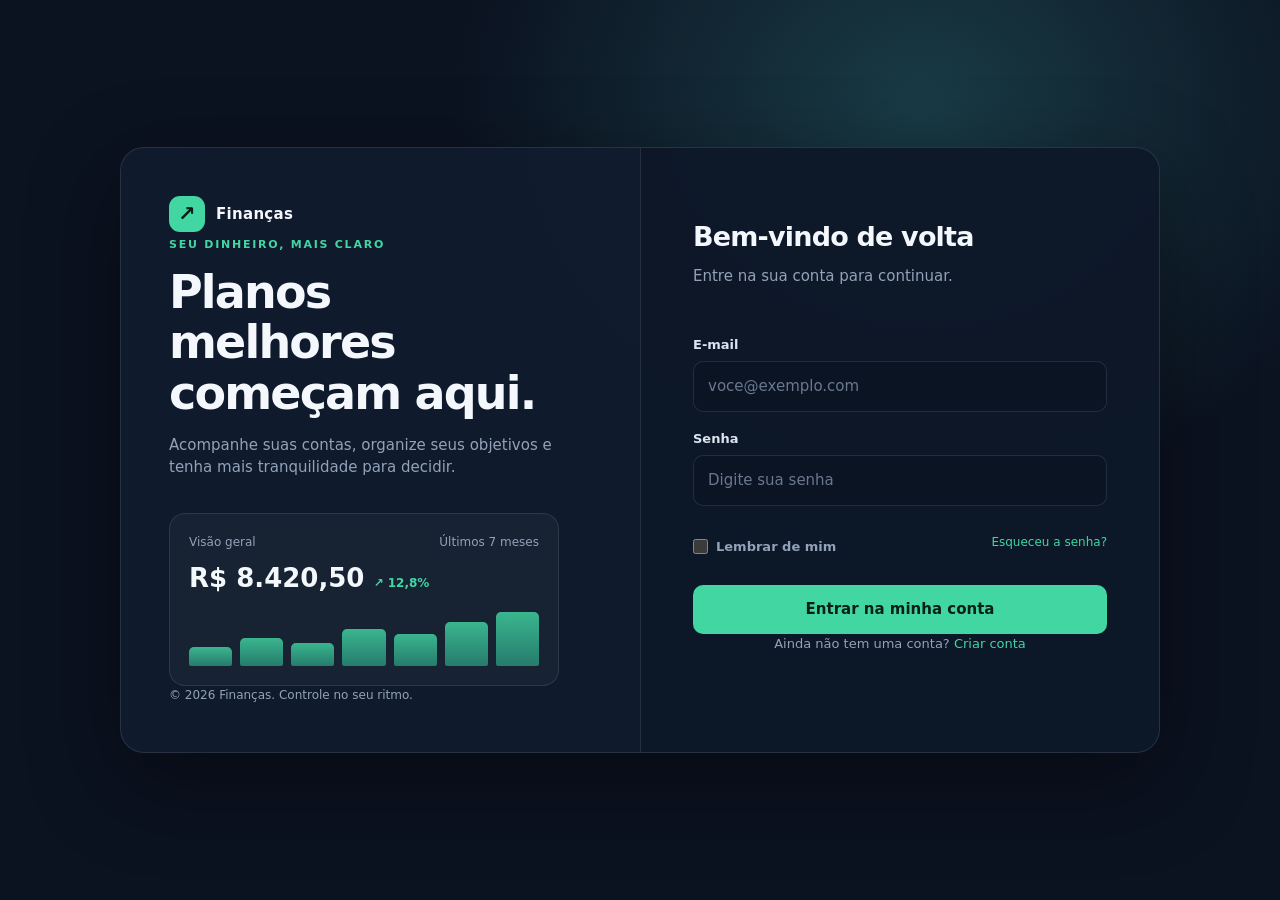
==== src/main/resources/static/html/login.html @ 91948ca8 "Projeto Spring Boot: API de ganhos e tela ligada ao banco" ====
<!DOCTYPE html>
<html lang="pt-BR">
<head>
	<meta charset="UTF-8">
	<meta name="viewport" content="width=device-width, initial-scale=1.0">
	<meta name="theme-color" content="#101b2d">
	<title>Entrar | Finanças</title>
	<link rel="stylesheet" href="../css/login.css">
</head>
<body>
	<main class="layout">
		<section class="welcome" aria-label="Apresentação">
			<div class="brand"><span class="brand-mark" aria-hidden="true">↗</span> Finanças</div>
			<div class="intro">
				<span class="eyebrow">Seu dinheiro, mais claro</span>
				<h1>Planos melhores começam aqui.</h1>
				<p>Acompanhe suas contas, organize seus objetivos e tenha mais tranquilidade para decidir.</p>
				<div class="preview" aria-label="Prévia do resumo financeiro">
					<div class="preview-top"><span>Visão geral</span><span>Últimos 7 meses</span></div>
					<div class="amount">R$ 8.420,50 <span>↗ 12,8%</span></div>
					<div class="bars" aria-hidden="true">
						<i style="--h:35%"></i><i style="--h:52%"></i><i style="--h:42%"></i><i style="--h:68%"></i><i style="--h:58%"></i><i style="--h:80%"></i><i style="--h:100%"></i>
					</div>
				</div>
			</div>
			<div class="footnote">© 2026 Finanças. Controle no seu ritmo.</div>
		</section>

		<section class="form-panel" aria-labelledby="login-title">
			<h2 id="login-title">Bem-vindo de volta</h2>
			<p>Entre na sua conta para continuar.</p>
			<form action="#" method="post">
				<label for="email">E-mail</label>
				<input id="email" name="email" type="email" autocomplete="email" placeholder="voce@exemplo.com" required>
				<label for="password">Senha</label>
				<input id="password" name="password" type="password" autocomplete="current-password" placeholder="Digite sua senha" required>
				<div class="options">
					<label class="remember"><input type="checkbox" name="remember"> Lembrar de mim</label>
					<a href="#recuperar-senha">Esqueceu a senha?</a>
				</div>
				<button type="submit">Entrar na minha conta</button>
			</form>
			<p class="signup">Ainda não tem uma conta? <a href="#criar-conta">Criar conta</a></p>
		</section>
	</main>
</body>
</html>
---- src/main/resources/static/css/login.css ----
:root {
			color-scheme: dark;
			--bg: #0b1220;
			--panel: #111c2e;
			--muted: #93a2b8;
			--text: #f4f7fb;
			--green: #42d6a2;
			--line: rgba(255,255,255,.1);
		}
		* { box-sizing: border-box; }
		body {
			margin: 0;
			min-height: 100vh;
			display: grid;
			place-items: center;
			padding: 32px 20px;
			background: radial-gradient(ellipse at 72% 12%, #193b45 0, transparent 36%), var(--bg);
			color: var(--text);
			font: 15px/1.5 Inter, ui-sans-serif, system-ui, -apple-system, "Segoe UI", sans-serif;
		}
		.layout {
			width: min(100%, 1040px);
			min-height: 590px;
			display: grid;
			grid-template-columns: 1fr 1fr;
			overflow: hidden;
			border: 1px solid var(--line);
			border-radius: 24px;
			background: rgba(17, 28, 46, .92);
			box-shadow: 0 28px 90px rgba(0,0,0,.4);
		}
		.welcome { padding: 48px; display: flex; flex-direction: column; }
		.brand { display: flex; align-items: center; gap: 11px; font-weight: 700; letter-spacing: .02em; }
		.brand-mark { width: 36px; height: 36px; display: grid; place-items: center; border-radius: 11px; background: var(--green); color: #09211c; font-size: 21px; }
		.intro { margin: auto 0; max-width: 390px; }
		.eyebrow { color: var(--green); text-transform: uppercase; letter-spacing: .16em; font-size: 11px; font-weight: 700; }
		h1 { margin: 12px 0 14px; font-size: clamp(32px, 4vw, 46px); line-height: 1.1; letter-spacing: -.04em; }
		.intro p, .footnote { color: var(--muted); }
		.preview { margin-top: 34px; padding: 19px; border: 1px solid var(--line); border-radius: 16px; background: rgba(255,255,255,.035); }
		.preview-top { display: flex; justify-content: space-between; color: var(--muted); font-size: 12px; }
		.amount { margin: 8px 0 14px; font-size: 26px; font-weight: 700; }
		.amount span { color: var(--green); font-size: 12px; font-weight: 600; }
		.bars { height: 54px; display: flex; align-items: end; gap: 8px; }
		.bars i { flex: 1; min-width: 8px; height: var(--h); border-radius: 5px 5px 2px 2px; background: linear-gradient(180deg, var(--green), #298f79); opacity: .82; }
		.form-panel { padding: 64px 52px; display: flex; flex-direction: column; justify-content: center; background: rgba(7,13,24,.25); border-left: 1px solid var(--line); }
		.form-panel h2 { margin: 0 0 8px; font-size: 27px; letter-spacing: -.03em; }
		.form-panel > p { margin: 0 0 30px; color: var(--muted); }
		label { display: block; margin: 17px 0 7px; color: #dce4ef; font-size: 13px; font-weight: 600; }
		input { width: 100%; padding: 13px 14px; border: 1px solid var(--line); border-radius: 10px; outline: none; background: #0b1423; color: var(--text); font: inherit; }
		input:focus { border-color: var(--green); box-shadow: 0 0 0 3px rgba(66,214,162,.12); }
		input::placeholder { color: #68788f; }
		.options { display: flex; justify-content: space-between; align-items: center; gap: 12px; margin: 14px 0 22px; font-size: 12px; }
		.remember { display: flex; align-items: center; gap: 8px; color: var(--muted); }
		.remember input { width: 15px; height: 15px; margin: 0; accent-color: var(--green); }
		a { color: var(--green); text-decoration: none; }
		a:hover { text-decoration: underline; }
		button { width: 100%; padding: 13px; border: 0; border-radius: 10px; background: var(--green); color: #082019; font: inherit; font-weight: 750; cursor: pointer; transition: transform .15s, filter .15s; }
		button:hover { transform: translateY(-1px); filter: brightness(1.06); }
		button:focus-visible, a:focus-visible { outline: 3px solid #b6ffe5; outline-offset: 3px; }
		.signup { margin: 23px 0 0; text-align: center; color: var(--muted); font-size: 13px; }
		.footnote { margin-top: auto; font-size: 12px; }
		@media (max-width: 760px) {
			.layout { max-width: 480px; grid-template-columns: 1fr; }
			.welcome { min-height: 300px; padding: 30px; }
			.intro { margin: 42px 0 0; }
			.intro h1 { font-size: 34px; }
			.preview { display: none; }
			.form-panel { padding: 36px 30px 42px; border-left: 0; border-top: 1px solid var(--line); }
			.footnote { margin-top: 28px; }
		}
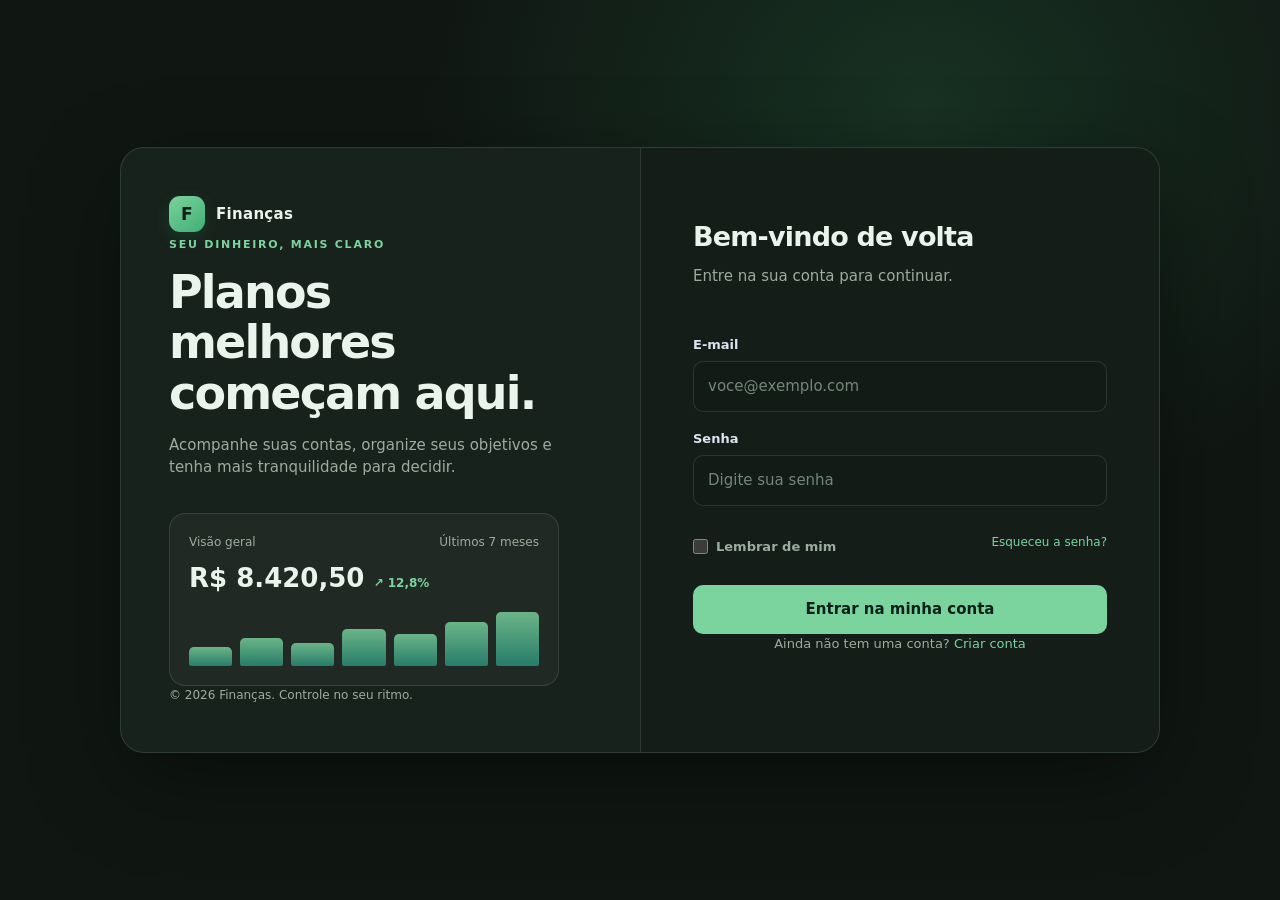
==== commit 2e06fe14: "Separando css, jtml e js, design do site tambem reformulado" ====
--- a/src/main/resources/static/html/login.html
+++ b/src/main/resources/static/html/login.html
@@ -3,14 +3,14 @@
 <head>
 	<meta charset="UTF-8">
 	<meta name="viewport" content="width=device-width, initial-scale=1.0">
-	<meta name="theme-color" content="#101b2d">
+	<meta name="theme-color" content="#101713">
 	<title>Entrar | Finanças</title>
-	<link rel="stylesheet" href="../css/login.css">
+	<link rel="stylesheet" href="../css/login.css?v=20261021.1">
 </head>
 <body>
 	<main class="layout">
 		<section class="welcome" aria-label="Apresentação">
-			<div class="brand"><span class="brand-mark" aria-hidden="true">↗</span> Finanças</div>
+			<div class="brand"><span class="brand-mark" aria-hidden="true">F</span> Finanças</div>
 			<div class="intro">
 				<span class="eyebrow">Seu dinheiro, mais claro</span>
 				<h1>Planos melhores começam aqui.</h1>
@@ -19,7 +19,7 @@
 					<div class="preview-top"><span>Visão geral</span><span>Últimos 7 meses</span></div>
 					<div class="amount">R$ 8.420,50 <span>↗ 12,8%</span></div>
 					<div class="bars" aria-hidden="true">
-						<i style="--h:35%"></i><i style="--h:52%"></i><i style="--h:42%"></i><i style="--h:68%"></i><i style="--h:58%"></i><i style="--h:80%"></i><i style="--h:100%"></i>
+						<i></i><i></i><i></i><i></i><i></i><i></i><i></i>
 					</div>
 				</div>
 			</div>
@@ -45,4 +45,3 @@
 	</main>
 </body>
 </html>
-
--- a/src/main/resources/static/css/login.css
+++ b/src/main/resources/static/css/login.css
@@ -1,11 +1,11 @@
-:root {
+		:root {
 			color-scheme: dark;
-			--bg: #0b1220;
-			--panel: #111c2e;
-			--muted: #93a2b8;
-			--text: #f4f7fb;
-			--green: #42d6a2;
-			--line: rgba(255,255,255,.1);
+			--bg: #101713;
+			--panel: #18221c;
+			--muted: #9cad9f;
+			--text: #eaf3ec;
+			--green: #7bd39d;
+			--line: rgba(224,241,229,.12);
 		}
 		* { box-sizing: border-box; }
 		body {
@@ -14,7 +14,7 @@
 			display: grid;
 			place-items: center;
 			padding: 32px 20px;
-			background: radial-gradient(ellipse at 72% 12%, #193b45 0, transparent 36%), var(--bg);
+			background: radial-gradient(ellipse at 72% 12%, rgba(42,118,75,.28) 0, transparent 38%), var(--bg);
 			color: var(--text);
 			font: 15px/1.5 Inter, ui-sans-serif, system-ui, -apple-system, "Segoe UI", sans-serif;
 		}
@@ -26,12 +26,12 @@
 			overflow: hidden;
 			border: 1px solid var(--line);
 			border-radius: 24px;
-			background: rgba(17, 28, 46, .92);
+			background: var(--panel);
 			box-shadow: 0 28px 90px rgba(0,0,0,.4);
 		}
 		.welcome { padding: 48px; display: flex; flex-direction: column; }
 		.brand { display: flex; align-items: center; gap: 11px; font-weight: 700; letter-spacing: .02em; }
-		.brand-mark { width: 36px; height: 36px; display: grid; place-items: center; border-radius: 11px; background: var(--green); color: #09211c; font-size: 21px; }
+		.brand-mark { width: 36px; height: 36px; display: grid; place-items: center; border-radius: 11px; background: linear-gradient(145deg, var(--green), #42ad76); color: #102016; font-size: 17px; font-weight: 750; box-shadow: 0 6px 16px rgba(29, 132, 79, .22); }
 		.intro { margin: auto 0; max-width: 390px; }
 		.eyebrow { color: var(--green); text-transform: uppercase; letter-spacing: .16em; font-size: 11px; font-weight: 700; }
 		h1 { margin: 12px 0 14px; font-size: clamp(32px, 4vw, 46px); line-height: 1.1; letter-spacing: -.04em; }
@@ -42,16 +42,23 @@
 		.amount span { color: var(--green); font-size: 12px; font-weight: 600; }
 		.bars { height: 54px; display: flex; align-items: end; gap: 8px; }
 		.bars i { flex: 1; min-width: 8px; height: var(--h); border-radius: 5px 5px 2px 2px; background: linear-gradient(180deg, var(--green), #298f79); opacity: .82; }
-		.form-panel { padding: 64px 52px; display: flex; flex-direction: column; justify-content: center; background: rgba(7,13,24,.25); border-left: 1px solid var(--line); }
+		.bars i:nth-child(1) { --h: 35%; }
+		.bars i:nth-child(2) { --h: 52%; }
+		.bars i:nth-child(3) { --h: 42%; }
+		.bars i:nth-child(4) { --h: 68%; }
+		.bars i:nth-child(5) { --h: 58%; }
+		.bars i:nth-child(6) { --h: 80%; }
+		.bars i:nth-child(7) { --h: 100%; }
+		.form-panel { padding: 64px 52px; display: flex; flex-direction: column; justify-content: center; background: rgba(6,13,9,.22); border-left: 1px solid var(--line); }
 		.form-panel h2 { margin: 0 0 8px; font-size: 27px; letter-spacing: -.03em; }
 		.form-panel > p { margin: 0 0 30px; color: var(--muted); }
 		label { display: block; margin: 17px 0 7px; color: #dce4ef; font-size: 13px; font-weight: 600; }
-		input { width: 100%; padding: 13px 14px; border: 1px solid var(--line); border-radius: 10px; outline: none; background: #0b1423; color: var(--text); font: inherit; }
+		input { width: 100%; padding: 13px 14px; border: 1px solid var(--line); border-radius: 10px; outline: none; background: #121b16; color: var(--text); font: inherit; }
 		input:focus { border-color: var(--green); box-shadow: 0 0 0 3px rgba(66,214,162,.12); }
-		input::placeholder { color: #68788f; }
+		input::placeholder { color: #73867a; }
 		.options { display: flex; justify-content: space-between; align-items: center; gap: 12px; margin: 14px 0 22px; font-size: 12px; }
 		.remember { display: flex; align-items: center; gap: 8px; color: var(--muted); }
-		.remember input { width: 15px; height: 15px; margin: 0; accent-color: var(--green); }
+		.remember input { width: 15px; height: 15px; margin: 0; padding: 0; accent-color: var(--green); }
 		a { color: var(--green); text-decoration: none; }
 		a:hover { text-decoration: underline; }
 		button { width: 100%; padding: 13px; border: 0; border-radius: 10px; background: var(--green); color: #082019; font: inherit; font-weight: 750; cursor: pointer; transition: transform .15s, filter .15s; }
@@ -59,7 +66,7 @@
 		button:focus-visible, a:focus-visible { outline: 3px solid #b6ffe5; outline-offset: 3px; }
 		.signup { margin: 23px 0 0; text-align: center; color: var(--muted); font-size: 13px; }
 		.footnote { margin-top: auto; font-size: 12px; }
-		@media (max-width: 760px) {
+	@media (max-width: 760px) {
 			.layout { max-width: 480px; grid-template-columns: 1fr; }
 			.welcome { min-height: 300px; padding: 30px; }
 			.intro { margin: 42px 0 0; }
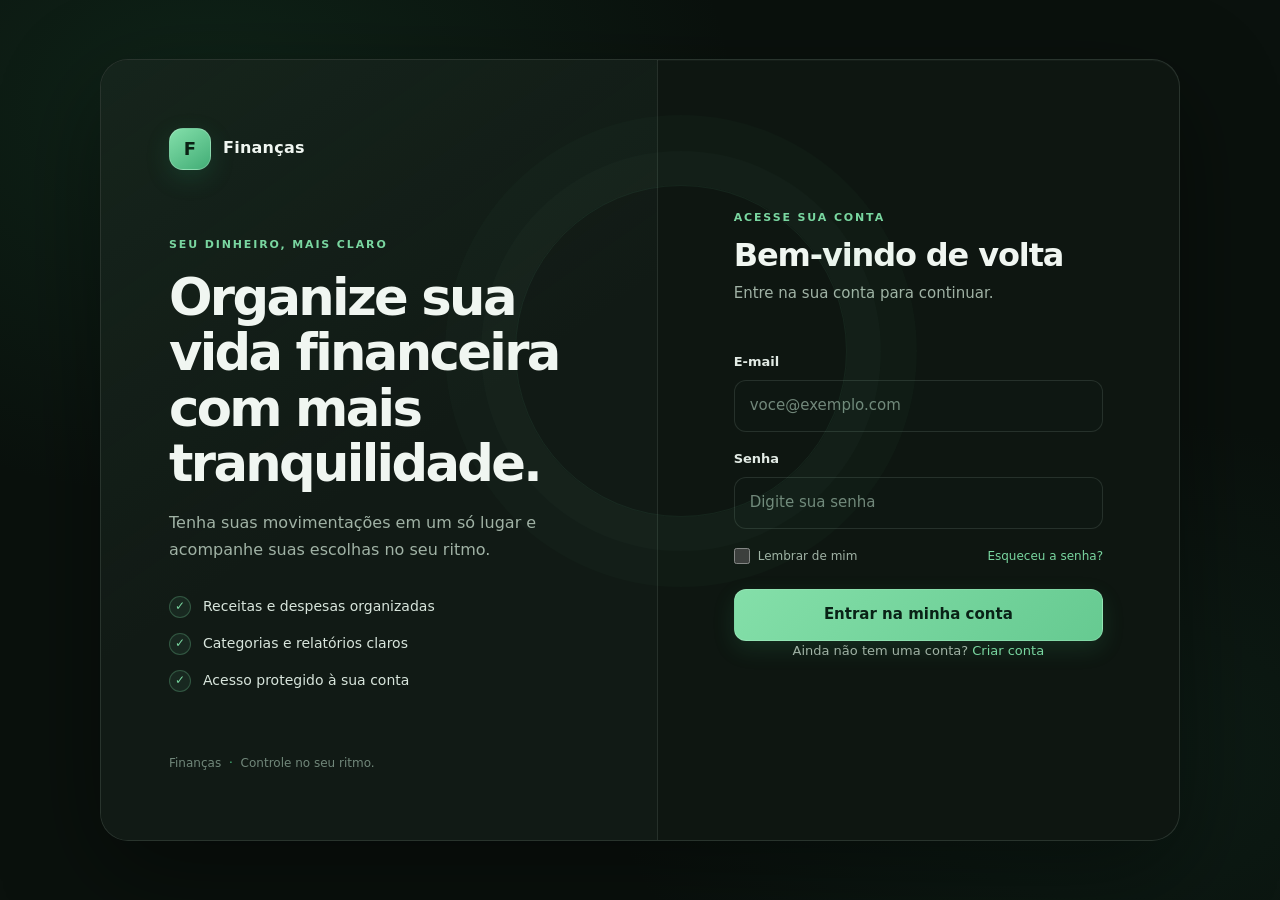
==== commit 46f865db: "Melhora design das telas de autenticação" ====
--- a/src/main/resources/static/html/login.html
+++ b/src/main/resources/static/html/login.html
@@ -5,7 +5,7 @@
 	<meta name="viewport" content="width=device-width, initial-scale=1.0">
 	<meta name="theme-color" content="#101713">
 	<title>Entrar | Finanças</title>
-	<link rel="stylesheet" href="../css/login.css?v=20261021.1">
+	<link rel="stylesheet" href="../css/login.css?v=20261102.1">
 </head>
 <body>
 	<main class="layout">
@@ -13,35 +13,36 @@
 			<div class="brand"><span class="brand-mark" aria-hidden="true">F</span> Finanças</div>
 			<div class="intro">
 				<span class="eyebrow">Seu dinheiro, mais claro</span>
-				<h1>Planos melhores começam aqui.</h1>
-				<p>Acompanhe suas contas, organize seus objetivos e tenha mais tranquilidade para decidir.</p>
-				<div class="preview" aria-label="Prévia do resumo financeiro">
-					<div class="preview-top"><span>Visão geral</span><span>Últimos 7 meses</span></div>
-					<div class="amount">R$ 8.420,50 <span>↗ 12,8%</span></div>
-					<div class="bars" aria-hidden="true">
-						<i></i><i></i><i></i><i></i><i></i><i></i><i></i>
-					</div>
-				</div>
+				<h1>Organize sua vida financeira com mais tranquilidade.</h1>
+				<p>Tenha suas movimentações em um só lugar e acompanhe suas escolhas no seu ritmo.</p>
+				<ul class="feature-list" aria-label="Recursos do Finanças">
+					<li><span aria-hidden="true">✓</span> Receitas e despesas organizadas</li>
+					<li><span aria-hidden="true">✓</span> Categorias e relatórios claros</li>
+					<li><span aria-hidden="true">✓</span> Acesso protegido à sua conta</li>
+				</ul>
 			</div>
-			<div class="footnote">© 2026 Finanças. Controle no seu ritmo.</div>
+			<div class="footnote">Finanças <span aria-hidden="true">·</span> Controle no seu ritmo.</div>
 		</section>
 
 		<section class="form-panel" aria-labelledby="login-title">
+			<span class="form-eyebrow">Acesse sua conta</span>
 			<h2 id="login-title">Bem-vindo de volta</h2>
 			<p>Entre na sua conta para continuar.</p>
-			<form action="#" method="post">
+			<form id="form-login" action="#" method="post">
 				<label for="email">E-mail</label>
 				<input id="email" name="email" type="email" autocomplete="email" placeholder="voce@exemplo.com" required>
 				<label for="password">Senha</label>
 				<input id="password" name="password" type="password" autocomplete="current-password" placeholder="Digite sua senha" required>
 				<div class="options">
 					<label class="remember"><input type="checkbox" name="remember"> Lembrar de mim</label>
-					<a href="#recuperar-senha">Esqueceu a senha?</a>
+					<a href="recuperar-senha.html">Esqueceu a senha?</a>
 				</div>
+				<p id="erro-login" role="alert" aria-live="polite" hidden></p>
 				<button type="submit">Entrar na minha conta</button>
 			</form>
-			<p class="signup">Ainda não tem uma conta? <a href="#criar-conta">Criar conta</a></p>
+			<p class="signup">Ainda não tem uma conta? <a href="cadastro.html">Criar conta</a></p>
 		</section>
 	</main>
+	<script src="../js/login.js?v=20261102.1" defer></script>
 </body>
 </html>
--- a/src/main/resources/static/css/login.css
+++ b/src/main/resources/static/css/login.css
@@ -1,77 +1,304 @@
-		:root {
-			color-scheme: dark;
-			--bg: #101713;
-			--panel: #18221c;
-			--muted: #9cad9f;
-			--text: #eaf3ec;
-			--green: #7bd39d;
-			--line: rgba(224,241,229,.12);
-		}
-		* { box-sizing: border-box; }
-		body {
-			margin: 0;
-			min-height: 100vh;
-			display: grid;
-			place-items: center;
-			padding: 32px 20px;
-			background: radial-gradient(ellipse at 72% 12%, rgba(42,118,75,.28) 0, transparent 38%), var(--bg);
-			color: var(--text);
-			font: 15px/1.5 Inter, ui-sans-serif, system-ui, -apple-system, "Segoe UI", sans-serif;
-		}
-		.layout {
-			width: min(100%, 1040px);
-			min-height: 590px;
-			display: grid;
-			grid-template-columns: 1fr 1fr;
-			overflow: hidden;
-			border: 1px solid var(--line);
-			border-radius: 24px;
-			background: var(--panel);
-			box-shadow: 0 28px 90px rgba(0,0,0,.4);
-		}
-		.welcome { padding: 48px; display: flex; flex-direction: column; }
-		.brand { display: flex; align-items: center; gap: 11px; font-weight: 700; letter-spacing: .02em; }
-		.brand-mark { width: 36px; height: 36px; display: grid; place-items: center; border-radius: 11px; background: linear-gradient(145deg, var(--green), #42ad76); color: #102016; font-size: 17px; font-weight: 750; box-shadow: 0 6px 16px rgba(29, 132, 79, .22); }
-		.intro { margin: auto 0; max-width: 390px; }
-		.eyebrow { color: var(--green); text-transform: uppercase; letter-spacing: .16em; font-size: 11px; font-weight: 700; }
-		h1 { margin: 12px 0 14px; font-size: clamp(32px, 4vw, 46px); line-height: 1.1; letter-spacing: -.04em; }
-		.intro p, .footnote { color: var(--muted); }
-		.preview { margin-top: 34px; padding: 19px; border: 1px solid var(--line); border-radius: 16px; background: rgba(255,255,255,.035); }
-		.preview-top { display: flex; justify-content: space-between; color: var(--muted); font-size: 12px; }
-		.amount { margin: 8px 0 14px; font-size: 26px; font-weight: 700; }
-		.amount span { color: var(--green); font-size: 12px; font-weight: 600; }
-		.bars { height: 54px; display: flex; align-items: end; gap: 8px; }
-		.bars i { flex: 1; min-width: 8px; height: var(--h); border-radius: 5px 5px 2px 2px; background: linear-gradient(180deg, var(--green), #298f79); opacity: .82; }
-		.bars i:nth-child(1) { --h: 35%; }
-		.bars i:nth-child(2) { --h: 52%; }
-		.bars i:nth-child(3) { --h: 42%; }
-		.bars i:nth-child(4) { --h: 68%; }
-		.bars i:nth-child(5) { --h: 58%; }
-		.bars i:nth-child(6) { --h: 80%; }
-		.bars i:nth-child(7) { --h: 100%; }
-		.form-panel { padding: 64px 52px; display: flex; flex-direction: column; justify-content: center; background: rgba(6,13,9,.22); border-left: 1px solid var(--line); }
-		.form-panel h2 { margin: 0 0 8px; font-size: 27px; letter-spacing: -.03em; }
-		.form-panel > p { margin: 0 0 30px; color: var(--muted); }
-		label { display: block; margin: 17px 0 7px; color: #dce4ef; font-size: 13px; font-weight: 600; }
-		input { width: 100%; padding: 13px 14px; border: 1px solid var(--line); border-radius: 10px; outline: none; background: #121b16; color: var(--text); font: inherit; }
-		input:focus { border-color: var(--green); box-shadow: 0 0 0 3px rgba(66,214,162,.12); }
-		input::placeholder { color: #73867a; }
-		.options { display: flex; justify-content: space-between; align-items: center; gap: 12px; margin: 14px 0 22px; font-size: 12px; }
-		.remember { display: flex; align-items: center; gap: 8px; color: var(--muted); }
-		.remember input { width: 15px; height: 15px; margin: 0; padding: 0; accent-color: var(--green); }
-		a { color: var(--green); text-decoration: none; }
-		a:hover { text-decoration: underline; }
-		button { width: 100%; padding: 13px; border: 0; border-radius: 10px; background: var(--green); color: #082019; font: inherit; font-weight: 750; cursor: pointer; transition: transform .15s, filter .15s; }
-		button:hover { transform: translateY(-1px); filter: brightness(1.06); }
-		button:focus-visible, a:focus-visible { outline: 3px solid #b6ffe5; outline-offset: 3px; }
-		.signup { margin: 23px 0 0; text-align: center; color: var(--muted); font-size: 13px; }
-		.footnote { margin-top: auto; font-size: 12px; }
-	@media (max-width: 760px) {
-			.layout { max-width: 480px; grid-template-columns: 1fr; }
-			.welcome { min-height: 300px; padding: 30px; }
-			.intro { margin: 42px 0 0; }
-			.intro h1 { font-size: 34px; }
-			.preview { display: none; }
-			.form-panel { padding: 36px 30px 42px; border-left: 0; border-top: 1px solid var(--line); }
-			.footnote { margin-top: 28px; }
-		}
+:root {
+	color-scheme: dark;
+	--page: #0a110d;
+	--surface: #111a15;
+	--surface-raised: #15211a;
+	--surface-input: #0e1712;
+	--text: #f0f6f1;
+	--muted: #a0b2a5;
+	--subtle: #71877a;
+	--accent: #79d6a0;
+	--accent-strong: #49b77a;
+	--border: rgba(211, 239, 220, .12);
+	--border-focus: rgba(121, 214, 160, .7);
+	font-family: Inter, ui-sans-serif, system-ui, -apple-system, "Segoe UI", sans-serif;
+}
+
+* { box-sizing: border-box; }
+
+body {
+	min-width: 320px;
+	min-height: 100vh;
+	min-height: 100svh;
+	margin: 0;
+	display: grid;
+	place-items: center;
+	padding: clamp(20px, 4vw, 48px);
+	background:
+		radial-gradient(ellipse at 16% 12%, rgba(36, 112, 70, .2), transparent 35%),
+		radial-gradient(ellipse at 86% 84%, rgba(31, 91, 66, .16), transparent 32%),
+		var(--page);
+	color: var(--text);
+	font-size: 15px;
+	line-height: 1.55;
+}
+
+[hidden] { display: none !important; }
+
+.layout {
+	width: min(100%, 1080px);
+	min-height: 620px;
+	display: grid;
+	grid-template-columns: minmax(0, 1fr) minmax(400px, .94fr);
+	border: 1px solid var(--border);
+	border-radius: 28px;
+	background: var(--surface);
+	box-shadow: 0 32px 100px rgba(0, 0, 0, .42), 0 1px 0 rgba(255, 255, 255, .035) inset;
+	overflow: hidden;
+}
+
+.welcome {
+	position: relative;
+	isolation: isolate;
+	display: flex;
+	flex-direction: column;
+	padding: clamp(36px, 5.5vw, 68px);
+	background:
+		linear-gradient(145deg, rgba(45, 91, 63, .16), transparent 52%),
+		var(--surface);
+}
+
+.welcome::before {
+	position: absolute;
+	z-index: -1;
+	content: "";
+	width: 330px;
+	height: 330px;
+	right: -190px;
+	top: 16%;
+	border: 1px solid rgba(121, 214, 160, .08);
+	border-radius: 50%;
+	box-shadow: 0 0 0 34px rgba(121, 214, 160, .025), 0 0 0 70px rgba(121, 214, 160, .018);
+	pointer-events: none;
+}
+
+.brand {
+	width: fit-content;
+	display: inline-flex;
+	align-items: center;
+	gap: 12px;
+	font-size: 16px;
+	font-weight: 750;
+	letter-spacing: .015em;
+}
+
+.brand-mark {
+	width: 42px;
+	height: 42px;
+	display: grid;
+	place-items: center;
+	border: 1px solid rgba(255, 255, 255, .2);
+	border-radius: 14px;
+	background: linear-gradient(145deg, #83dfaa, #42ad76);
+	box-shadow: 0 8px 24px rgba(42, 156, 98, .2);
+	color: #0b2114;
+	font-size: 18px;
+	font-weight: 800;
+}
+
+.intro {
+	max-width: 440px;
+	margin: auto 0;
+	padding: 62px 0;
+}
+
+.eyebrow, .form-eyebrow {
+	color: var(--accent);
+	font-size: 11px;
+	font-weight: 750;
+	letter-spacing: .17em;
+	text-transform: uppercase;
+}
+
+.intro h1 {
+	max-width: 430px;
+	margin: 15px 0 18px;
+	font-size: clamp(36px, 4vw, 52px);
+	font-weight: 730;
+	line-height: 1.08;
+	letter-spacing: -.052em;
+}
+
+.intro > p {
+	max-width: 390px;
+	margin: 0;
+	color: var(--muted);
+	font-size: 16px;
+	line-height: 1.7;
+}
+
+.feature-list {
+	display: grid;
+	gap: 15px;
+	margin: 32px 0 0;
+	padding: 0;
+	list-style: none;
+}
+
+.feature-list li {
+	display: flex;
+	align-items: center;
+	gap: 12px;
+	color: #d8e5dc;
+	font-size: 14px;
+}
+
+.feature-list li span {
+	width: 22px;
+	height: 22px;
+	display: grid;
+	flex: 0 0 22px;
+	place-items: center;
+	border: 1px solid rgba(121, 214, 160, .26);
+	border-radius: 50%;
+	background: rgba(121, 214, 160, .08);
+	color: var(--accent);
+	font-size: 12px;
+	font-weight: 800;
+}
+
+.footnote {
+	margin-top: auto;
+	color: var(--subtle);
+	font-size: 12px;
+}
+
+.footnote span { padding: 0 4px; color: var(--accent-strong); }
+
+.form-panel {
+	display: flex;
+	flex-direction: column;
+	justify-content: center;
+	padding: clamp(40px, 6.5vw, 76px);
+	border-left: 1px solid var(--border);
+	background: rgba(5, 12, 8, .22);
+}
+
+.form-panel h2 {
+	margin: 10px 0 7px;
+	font-size: clamp(27px, 3vw, 32px);
+	font-weight: 700;
+	line-height: 1.2;
+	letter-spacing: -.035em;
+}
+
+.form-panel > p {
+	margin: 0 0 30px;
+	color: var(--muted);
+}
+
+form { display: flex; flex-direction: column; }
+
+form > label {
+	margin: 17px 0 8px;
+	color: #e2ebe5;
+	font-size: 13px;
+	font-weight: 650;
+}
+
+form > input {
+	width: 100%;
+	min-height: 52px;
+	padding: 13px 15px;
+	border: 1px solid var(--border);
+	border-radius: 12px;
+	outline: none;
+	background: var(--surface-input);
+	color: var(--text);
+	font: inherit;
+	transition: border-color .18s ease, box-shadow .18s ease, background .18s ease;
+}
+
+form > input:hover { border-color: rgba(211, 239, 220, .22); }
+form > input:focus { border-color: var(--border-focus); background: #101b14; box-shadow: 0 0 0 4px rgba(82, 190, 125, .11); }
+form > input::placeholder { color: #71877a; }
+
+.options {
+	display: flex;
+	justify-content: space-between;
+	align-items: center;
+	gap: 12px;
+	margin: 18px 0 23px;
+	font-size: 12px;
+}
+
+.remember {
+	display: inline-flex;
+	align-items: center;
+	gap: 8px;
+	color: var(--muted);
+	cursor: pointer;
+}
+
+.remember input {
+	width: 16px;
+	height: 16px;
+	margin: 0;
+	accent-color: var(--accent-strong);
+}
+
+a { color: var(--accent); text-decoration: none; }
+a:hover { color: #a5edbd; text-decoration: underline; text-underline-offset: 3px; }
+a:focus-visible, button:focus-visible, input:focus-visible { outline: 3px solid rgba(165, 237, 189, .75); outline-offset: 3px; }
+
+button {
+	width: 100%;
+	min-height: 52px;
+	padding: 13px 18px;
+	border: 1px solid rgba(211, 255, 225, .22);
+	border-radius: 12px;
+	background: linear-gradient(135deg, #84dfa9, #66ca91);
+	box-shadow: 0 8px 22px rgba(59, 170, 106, .16);
+	color: #092216;
+	font: inherit;
+	font-weight: 750;
+	cursor: pointer;
+	transition: transform .16s ease, filter .16s ease, box-shadow .16s ease;
+}
+
+button:hover { transform: translateY(-1px); filter: brightness(1.04); box-shadow: 0 11px 26px rgba(59, 170, 106, .23); }
+button:active { transform: translateY(0); }
+
+#erro-login, #erro-cadastro {
+	margin: 0 0 15px;
+	color: #ffaaaa;
+	font-size: 13px;
+}
+
+.feedback-message { margin: 12px 0; color: var(--muted); font-size: 13px; }
+.feedback-message.error { color: #ffaaaa; }
+.feedback-message.success { color: var(--accent); }
+
+.signup {
+	margin: 23px 0 0;
+	color: var(--muted);
+	font-size: 13px;
+	text-align: center;
+}
+
+@media (max-width: 800px) {
+	body { padding: 20px; }
+	.layout { width: min(100%, 520px); min-height: auto; grid-template-columns: 1fr; border-radius: 24px; }
+	.welcome { min-height: 0; padding: 30px 32px 24px; }
+	.intro { margin: 38px 0 0; padding: 0 0 27px; }
+	.intro h1 { max-width: 500px; font-size: clamp(34px, 7vw, 43px); }
+	.feature-list { grid-template-columns: 1fr; gap: 11px; margin-top: 23px; }
+	.footnote { margin-top: 0; }
+	.form-panel { padding: 34px 32px 38px; border-top: 1px solid var(--border); border-left: 0; }
+}
+
+@media (max-width: 420px) {
+	body { padding: 12px; }
+	.layout { border-radius: 20px; }
+	.welcome { padding: 23px 22px 20px; }
+	.brand-mark { width: 38px; height: 38px; }
+	.intro { margin-top: 30px; }
+	.intro h1 { font-size: 34px; }
+	.intro > p { font-size: 15px; }
+	.form-panel { padding: 29px 22px 32px; }
+	.options { align-items: flex-start; }
+}
+
+@media (prefers-reduced-motion: reduce) {
+	*, *::before, *::after { scroll-behavior: auto !important; transition-duration: .01ms !important; }
+}
